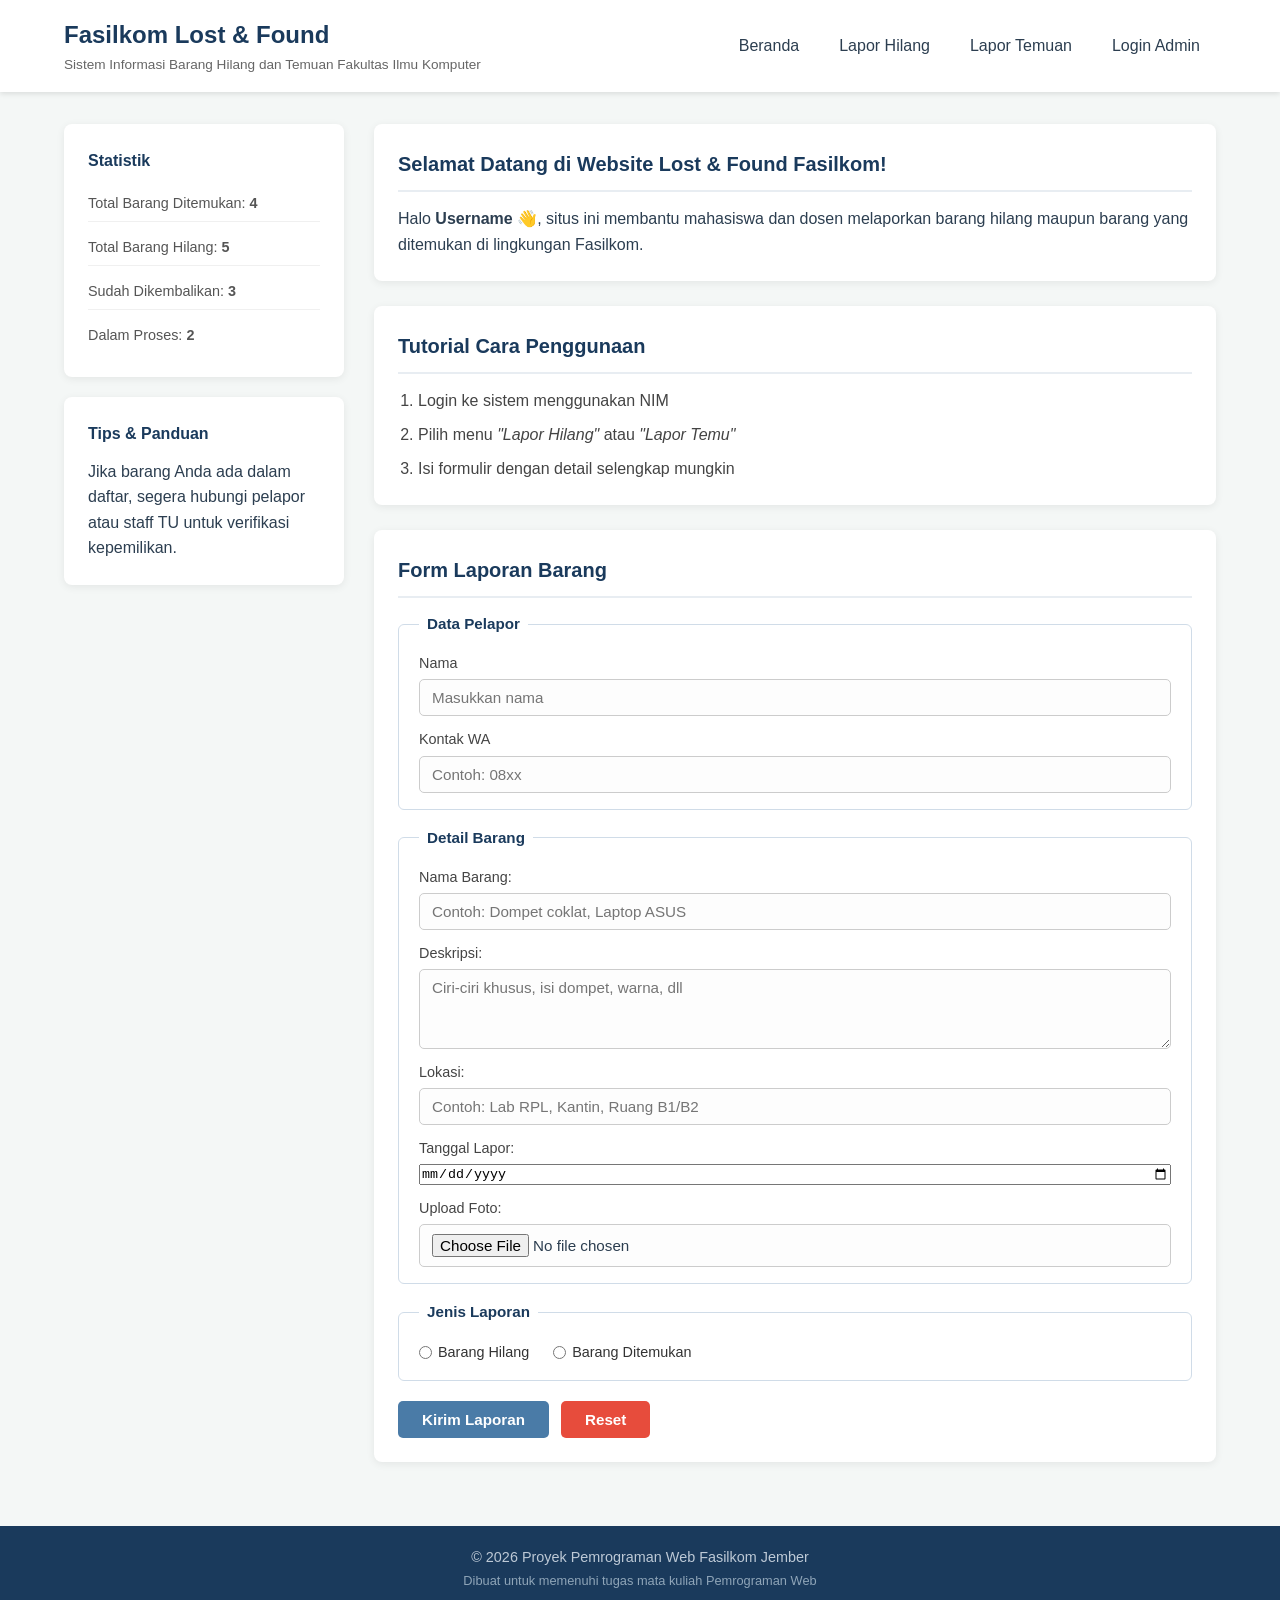
==== index.html @ 65ce210f "com" ====
<!DOCTYPE html>
<html lang="id">
<head>
    <meta charset="UTF-8">
    <meta name="viewport" content="width=device-width, initial-scale=1.0">
    <meta name="description" content="Sistem Informasi Barang Hilang dan Temuan Fasilkom">
    <link rel="stylesheet" href="style.css">
    <title>Beranda - Lost or Found Fasilkom</title>
</head>
<body>
     <header>
        <div class="brand">
            <h1>Fasilkom Lost &amp; Found</h1>
            <p>Sistem Informasi Barang Hilang dan Temuan Fakultas Ilmu Komputer</p>
        </div>
        <nav>
            <ul>
                <li><a href="home.html">Beranda</a></li>
                <li><a href="hilang.html">Lapor Hilang</a></li>
                <li><a href="ditemukan.html">Lapor Temuan</a></li>
                <li><a href="profil.html">Login Admin</a></li>
            </ul>
        </nav>
    </header>
    <div class="wrapper">
         <aside>
            <div class="card">
                <h3>Statistik</h3>
                <ul>
                    <li>Total Barang Ditemukan: <strong>4</strong></li>
                    <li>Total Barang Hilang: <strong>5</strong></li>
                    <li>Sudah Dikembalikan: <strong>3</strong></li>
                    <li>Dalam Proses: <strong>2</strong></li>
                </ul>
            </div>
            <div class="card">
                <h3>Tips &amp; Panduan</h3>
                <p>Jika barang Anda ada dalam daftar, segera hubungi pelapor atau staff TU untuk verifikasi kepemilikan.</p>
            </div>
        </aside>
         <main>
             <section class="card">
                <h2>Selamat Datang di Website Lost & Found Fasilkom!</h2>
                <p>Halo <strong>Username 👋</strong>, situs ini membantu mahasiswa dan dosen melaporkan barang hilang maupun barang yang ditemukan di lingkungan Fasilkom.</p>
            </section>
             <section class="card" id="tutorial">
                <h2>Tutorial Cara Penggunaan</h2>
                <ol>
                    <li>Login ke sistem menggunakan NIM</li>
                    <li>Pilih menu <em>"Lapor Hilang"</em> atau <em>"Lapor Temu"</em></li>
                    <li>Isi formulir dengan detail selengkap mungkin</li>
                </ol>
            </section>
             <section class="card" id="upload">
                <h2>Form Laporan Barang</h2>
                <form action="#" method="post" enctype="multipart/form-data">
                    <fieldset>
                        <legend>Data Pelapor</legend>
 
                        <div class="form-group">
                            <label for="nama">Nama</label>
                            <input type="text" id="nama" name="nama" placeholder="Masukkan nama" required>
                        </div>
                        <div class="form-group">
                            <label for="kontak">Kontak WA</label>
                            <input type="text" id="kontak" name="kontak" placeholder="Contoh: 08xx" required>
                        </div>
                    </fieldset>
                    <fieldset>
                        <legend>Detail Barang</legend>
                        <div class="form-group">
                            <label for="barang">Nama Barang:</label>
                            <input type="text" id="barang" name="barang" placeholder="Contoh: Dompet coklat, Laptop ASUS" required>
                        </div>
                        <div class="form-group">
                            <label for="deskripsi">Deskripsi:</label>
                            <textarea id="deskripsi" name="deskripsi" rows="3" placeholder="Ciri-ciri khusus, isi dompet, warna, dll" required></textarea>
                        </div>
                        <div class="form-group">
                            <label for="lokasi">Lokasi:</label>
                            <input type="text" id="lokasi" name="lokasi" placeholder="Contoh: Lab RPL, Kantin, Ruang B1/B2" required>
                        </div>
                        <div class="form-group">
                            <label for="tanggal">Tanggal Lapor:</label>
                            <input type="date" id="tanggal" name="tanggal" required>
                        </div>                        
                        <div class="form-group">
                            <label for="foto">Upload Foto:</label>
                            <input type="file" id="foto" name="foto" accept="image/*">
                        </div>
                    </fieldset>
                    <fieldset>
                        <legend>Jenis Laporan</legend>
                        <div class="form-group radio-group">
                            <label>
                                <input type="radio" name="jenis" value="hilang" required>
                                Barang Hilang
                            </label>
                            <label>
                                <input type="radio" name="jenis" value="ditemukan">
                                Barang Ditemukan
                            </label>
                        </div>
                    </fieldset>
                    <div class="btn-group">
                        <button type="submit" class="btn-primary">Kirim Laporan</button>
                        <button type="reset" class="btn-reset">Reset</button>
                    </div>
                </form>
            </section>
        </main>
    </div>
    <footer>
        <hr>
        <p>&copy; 2026 Proyek Pemrograman Web Fasilkom Jember</p>
        <p><small>Dibuat untuk memenuhi tugas mata kuliah Pemrograman Web</small></p>
    </footer>
</body>
</html>
---- style.css ----
* {
    margin: 0;
    padding: 0;
    box-sizing: border-box;
}

body {
    font-family: 'Segoe UI', Arial, sans-serif;
    background-color: #f4f7f6;
    color: #2c3e50;
    font-size: 16px;
    line-height: 1.6;
}

header {
    background: white;
    padding: 1rem 5%;
    display: flex;
    justify-content: space-between; 
    align-items: center;
    box-shadow: 0 2px 5px rgba(0, 0, 0, 0.1);
    position: sticky;
    top: 0;
    z-index: 100;
}

.brand h1 {
    font-size: 1.5rem;
    font-weight: 700;
    color: #1a3a5c;
}

.brand p {
    font-size: 0.85rem;
    color: #666;
}

nav ul {
    display: flex;
    list-style: none;
    gap: 8px;
}

nav a {
    text-decoration: none;
    color: #2c3e50;
    padding: 8px 16px;
    border-radius: 4px;
    font-weight: 500;
    transition: background-color 0.3s ease, color 0.3s ease;
}

nav a:hover {
    background-color: #1a3a5c;
    color: white;
}

.wrapper {
    display: flex;
    padding: 2rem 5%;
    gap: 30px;
    max-width: 1400px;
    margin: 0 auto;
    align-items: flex-start;
}

aside {
    flex: 0 0 280px;
    display: flex;
    flex-direction: column;
    gap: 20px;
}

main {
    flex: 1;
    display: flex;
    flex-direction: column;
    gap: 25px;
}

.card {
    background: white;
    padding: 24px;
    border-radius: 8px;
    box-shadow: 0 2px 8px rgba(0, 0, 0, 0.07);
    transition: transform 0.3s ease, box-shadow 0.3s ease;
}

.card:hover {
    transform: translateY(-3px);
    box-shadow: 0 8px 20px rgba(0, 0, 0, 0.12);
}

.card h2 {
    font-size: 1.25rem;
    font-weight: 700;
    color: #1a3a5c;
    margin-bottom: 14px;
    padding-bottom: 10px;
    border-bottom: 2px solid #e8edf2;
}

.card h3 {
    font-size: 1rem;
    font-weight: 700;
    color: #1a3a5c;
    margin-bottom: 12px;
}

aside .card ul {
    list-style: none;
    display: flex;
    flex-direction: column;
    gap: 8px;
}

aside .card ul li {
    padding: 6px 0;
    border-bottom: 1px solid #f0f0f0;
    font-size: 0.9rem;
    color: #555;
}

aside .card ul li:last-child {
    border-bottom: none;
}

.card ol {
    padding-left: 20px;
    display: flex;
    flex-direction: column;
    gap: 8px;
    color: #444;
}

fieldset {
    border: 1px solid #d0dce8;
    border-radius: 6px;
    padding: 16px 20px;
    margin-bottom: 16px;
}

legend {
    font-weight: 600;
    color: #1a3a5c;
    padding: 0 8px;
    font-size: 0.95rem;
}

.form-group {
    display: flex;
    flex-direction: column;
    gap: 4px;
    margin-bottom: 12px;
}

.form-group:last-child {
    margin-bottom: 0;
}

label {
    font-weight: 500;
    color: #444;
    font-size: 0.9rem;
}

td, th{
    white-space: nowrap;
    border: 1px solid #253d56;
    padding: 4px 8px;
}

table {
    border: 1px solid #253d56;
    border-collapse: collapse;
}

input[type="text"],
input[type="password"],
input[type="email"],
input[type="tel"],
input[type="file"],
select,
textarea {
    width: 100%;
    padding: 9px 12px;
    border: 1.5px solid #ccc;
    border-radius: 5px;
    font-size: 0.95rem;
    font-family: inherit;
    color: #2c3e50;
    background-color: #fdfdfd;
    transition: border-color 0.2s ease, box-shadow 0.2s ease;
}

input[type="text"]:focus,
input[type="email"]:focus,
input[type="password"]:focus,
input[type="tel"]:focus,
select:focus,
textarea:focus {
    outline: none;
    border-color: #4a7ba7;
    box-shadow: 0 0 0 3px rgba(74, 123, 167, 0.18);
}

textarea {
    resize: vertical;
    min-height: 80px;
}

.radio-group {
    flex-direction: row;
    gap: 24px;
}

.radio-group label {
    display: flex;
    align-items: center;
    gap: 6px;
    cursor: pointer;
    font-weight: 400;
    color: #333;
}

.btn-group {
    display: flex;
    gap: 12px;
    margin-top: 20px;
    flex-wrap: wrap;
}

.btn-primary {
    background-color: #4a7ba7;
    color: white;
    padding: 10px 24px;
    border: none;
    border-radius: 5px;
    cursor: pointer;
    font-size: 0.95rem;
    font-weight: 600;
    transition: background-color 0.3s ease, transform 0.2s ease;
}

.btn-primary:hover {
    background-color: #1a3a5c;
    transform: translateY(-1px);
}

.btn-reset {
    background-color: #e74c3c;
    color: white;
    padding: 10px 24px;
    border: none;
    border-radius: 5px;
    cursor: pointer;
    font-size: 0.95rem;
    font-weight: 600;
    transition: background-color 0.3s ease, transform 0.2s ease;
}

.btn-reset:hover {
    background-color: #c0392b;
    transform: translateY(-1px);
}

footer {
    background-color: #1a3a5c;
    color: #ccc;
    text-align: center;
    padding: 20px 5%;
    margin-top: 2rem;
}

footer hr {
    display: none;
}

footer p {
    font-size: 0.9rem;
    color: #bdc9d6;
}

footer small {
    font-size: 0.8rem;
    color: #8fa5b8;
}

@keyframes fadeIn {
    from {
        opacity: 0;
        transform: translateY(16px);
    }
    to {
        opacity: 1;
        transform: translateY(0);
    }
}

main .card:nth-child(1) { animation: fadeIn 0.5s 0.1s ease both; }
main .card:nth-child(2) { animation: fadeIn 0.5s 0.2s ease both; }
main .card:nth-child(3) { animation: fadeIn 0.5s 0.3s ease both; }

@media (prefers-reduced-motion: reduce) {
    *, *::before, *::after {
        animation-duration: 0.01ms !important;
        transition-duration: 0.01ms !important;
    }
}

body.auth-page {
    background: linear-gradient(135deg, #1a3a5c 0%, #2e6fa3 50%, #4a9fd4 100%);
    min-height: 100vh;
    display: flex;
    align-items: center;
    justify-content: center;
}

.auth-wrapper {
    width: 100%;
    padding: 24px 16px;
    display: flex;
    justify-content: center;
    align-items: center;
}

.auth-card {
    background: white;
    border-radius: 16px;
    padding: 40px 36px;
    width: 100%;
    max-width: 420px;
    box-shadow: 0 20px 60px rgba(0, 0, 0, 0.25);
    animation: fadeIn 0.5s ease both;
}

.auth-card:has(.auth-fieldset) {
    max-width: 480px;
}

.auth-brand {
    text-align: center;
    margin-bottom: 28px;
}

.auth-logo {
    font-size: 2.8rem;
    margin-bottom: 8px;
}

.auth-brand h1 {
    font-size: 1.3rem;
    font-weight: 700;
    color: #1a3a5c;
    margin-bottom: 4px;
}

.auth-brand p {
    font-size: 0.9rem;
    color: #888;
}

.auth-fieldset {
    border: 1px solid #e8edf2;
    border-radius: 8px;
    padding: 16px 18px;
    margin-bottom: 16px;
}

.auth-fieldset legend {
    font-weight: 600;
    color: #1a3a5c;
    padding: 0 8px;
    font-size: 0.85rem;
    text-transform: uppercase;
    letter-spacing: 0.05em;
}

/* Remember me & forgot password */
.auth-options {
    display: flex;
    justify-content: space-between;
    align-items: center;
    margin-bottom: 20px;
    font-size: 0.875rem;
}

.remember-me {
    display: flex;
    align-items: center;
    gap: 6px;
    color: #555;
    cursor: pointer;
    font-weight: 400;
}

.forgot-link {
    color: #2e6fa3;
    text-decoration: none;
    font-weight: 500;
    transition: color 0.2s ease;
}

.forgot-link:hover {
    color: #1a3a5c;
    text-decoration: underline;
}

.btn-auth {
    width: 100%;
    padding: 12px;
    background: linear-gradient(135deg, #1a3a5c, #2e6fa3);
    color: white;
    border: none;
    border-radius: 8px;
    font-size: 1rem;
    font-weight: 600;
    cursor: pointer;
    letter-spacing: 0.03em;
    transition: opacity 0.3s ease, transform 0.2s ease;
    margin-top: 4px;
}

.btn-auth:hover {
    opacity: 0.9;
    transform: translateY(-1px);
}

.auth-footer {
    text-align: center;
    margin-top: 22px;
    font-size: 0.9rem;
    color: #777;
}

.auth-footer a {
    color: #2e6fa3;
    font-weight: 600;
    text-decoration: none;
    transition: color 0.2s ease;
}

.auth-footer a:hover {
    color: #1a3a5c;
    text-decoration: underline;
}
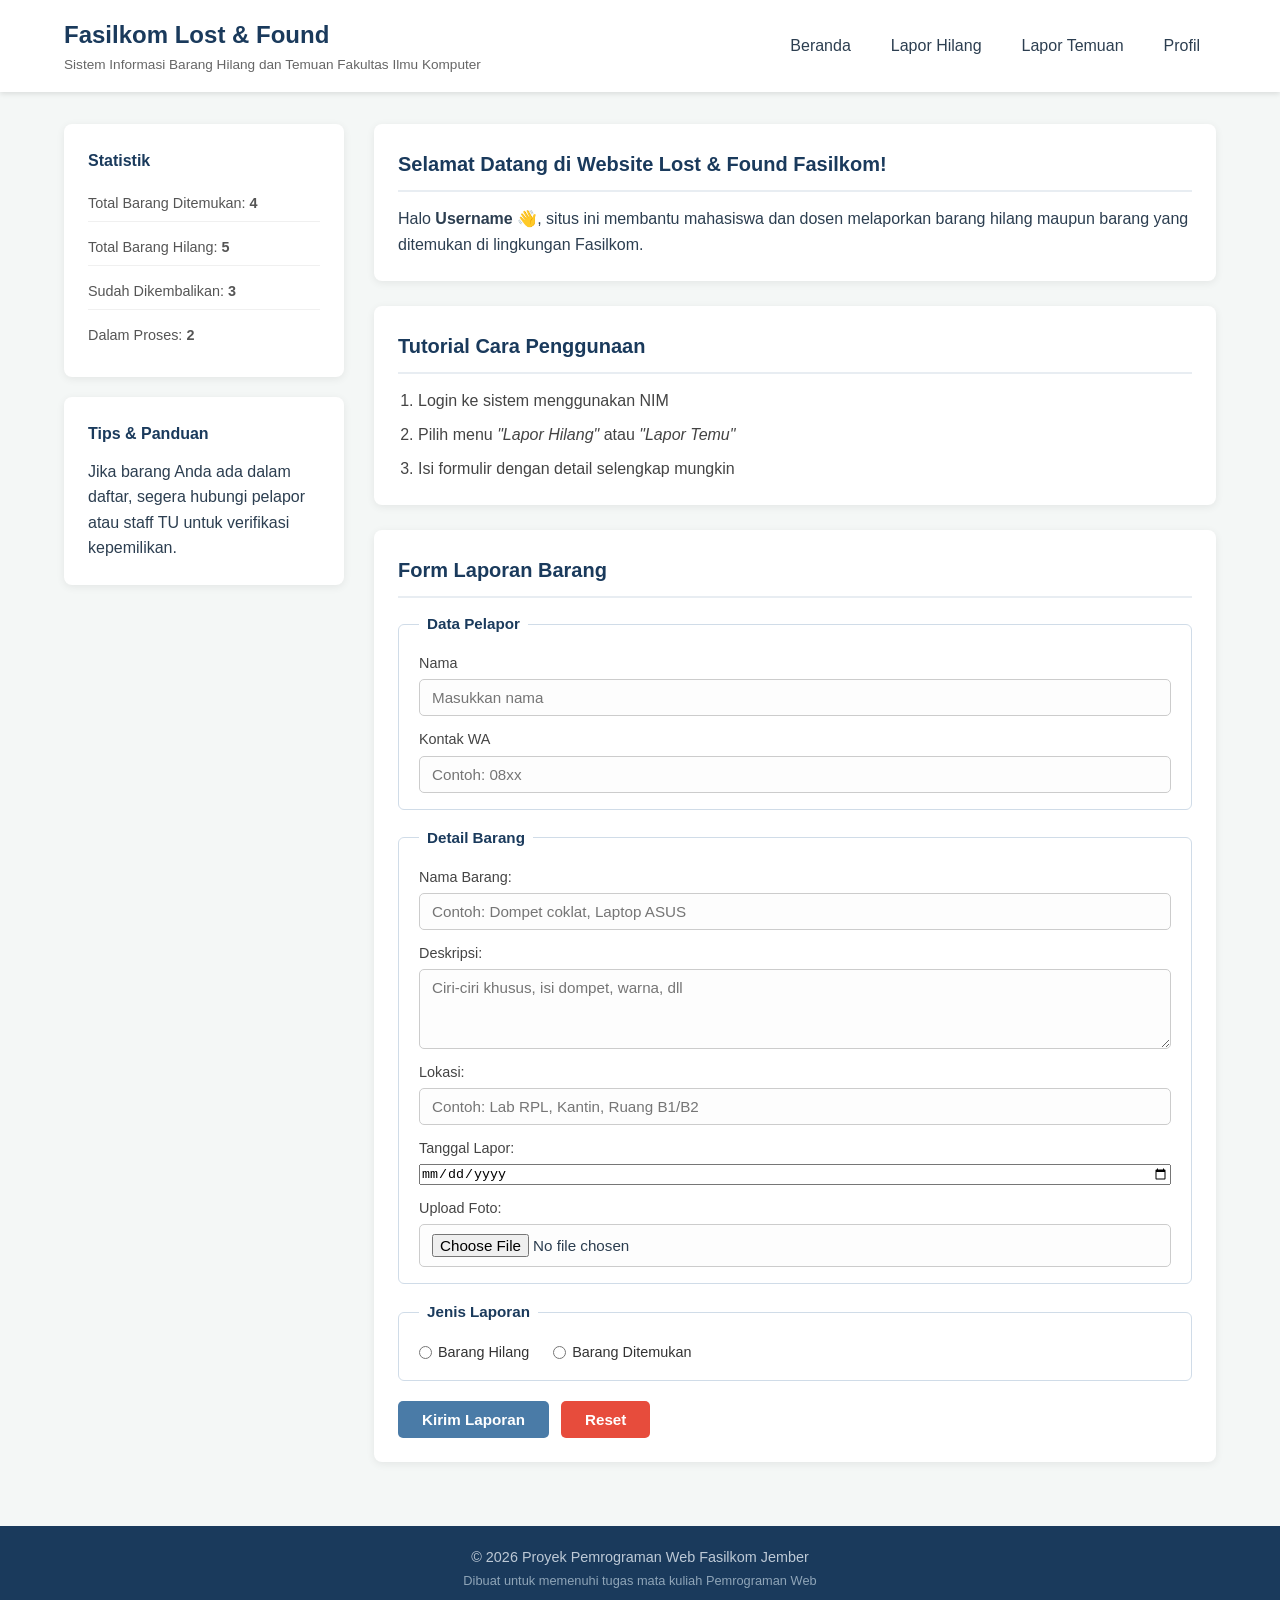
==== commit 0e728d29: "renew" ====
--- a/index.html
+++ b/index.html
@@ -8,6 +8,9 @@
     <title>Beranda - Lost or Found Fasilkom</title>
 </head>
 <body>
+    <script>
+        console.log('Halaman dimuat!');
+    </script>    
      <header>
         <div class="brand">
             <h1>Fasilkom Lost &amp; Found</h1>
@@ -15,10 +18,10 @@
         </div>
         <nav>
             <ul>
-                <li><a href="home.html">Beranda</a></li>
+                <li><a href="index.html">Beranda</a></li>
                 <li><a href="hilang.html">Lapor Hilang</a></li>
                 <li><a href="ditemukan.html">Lapor Temuan</a></li>
-                <li><a href="profil.html">Login Admin</a></li>
+                <li><a href="profil.html">Profil</a></li>
             </ul>
         </nav>
     </header>
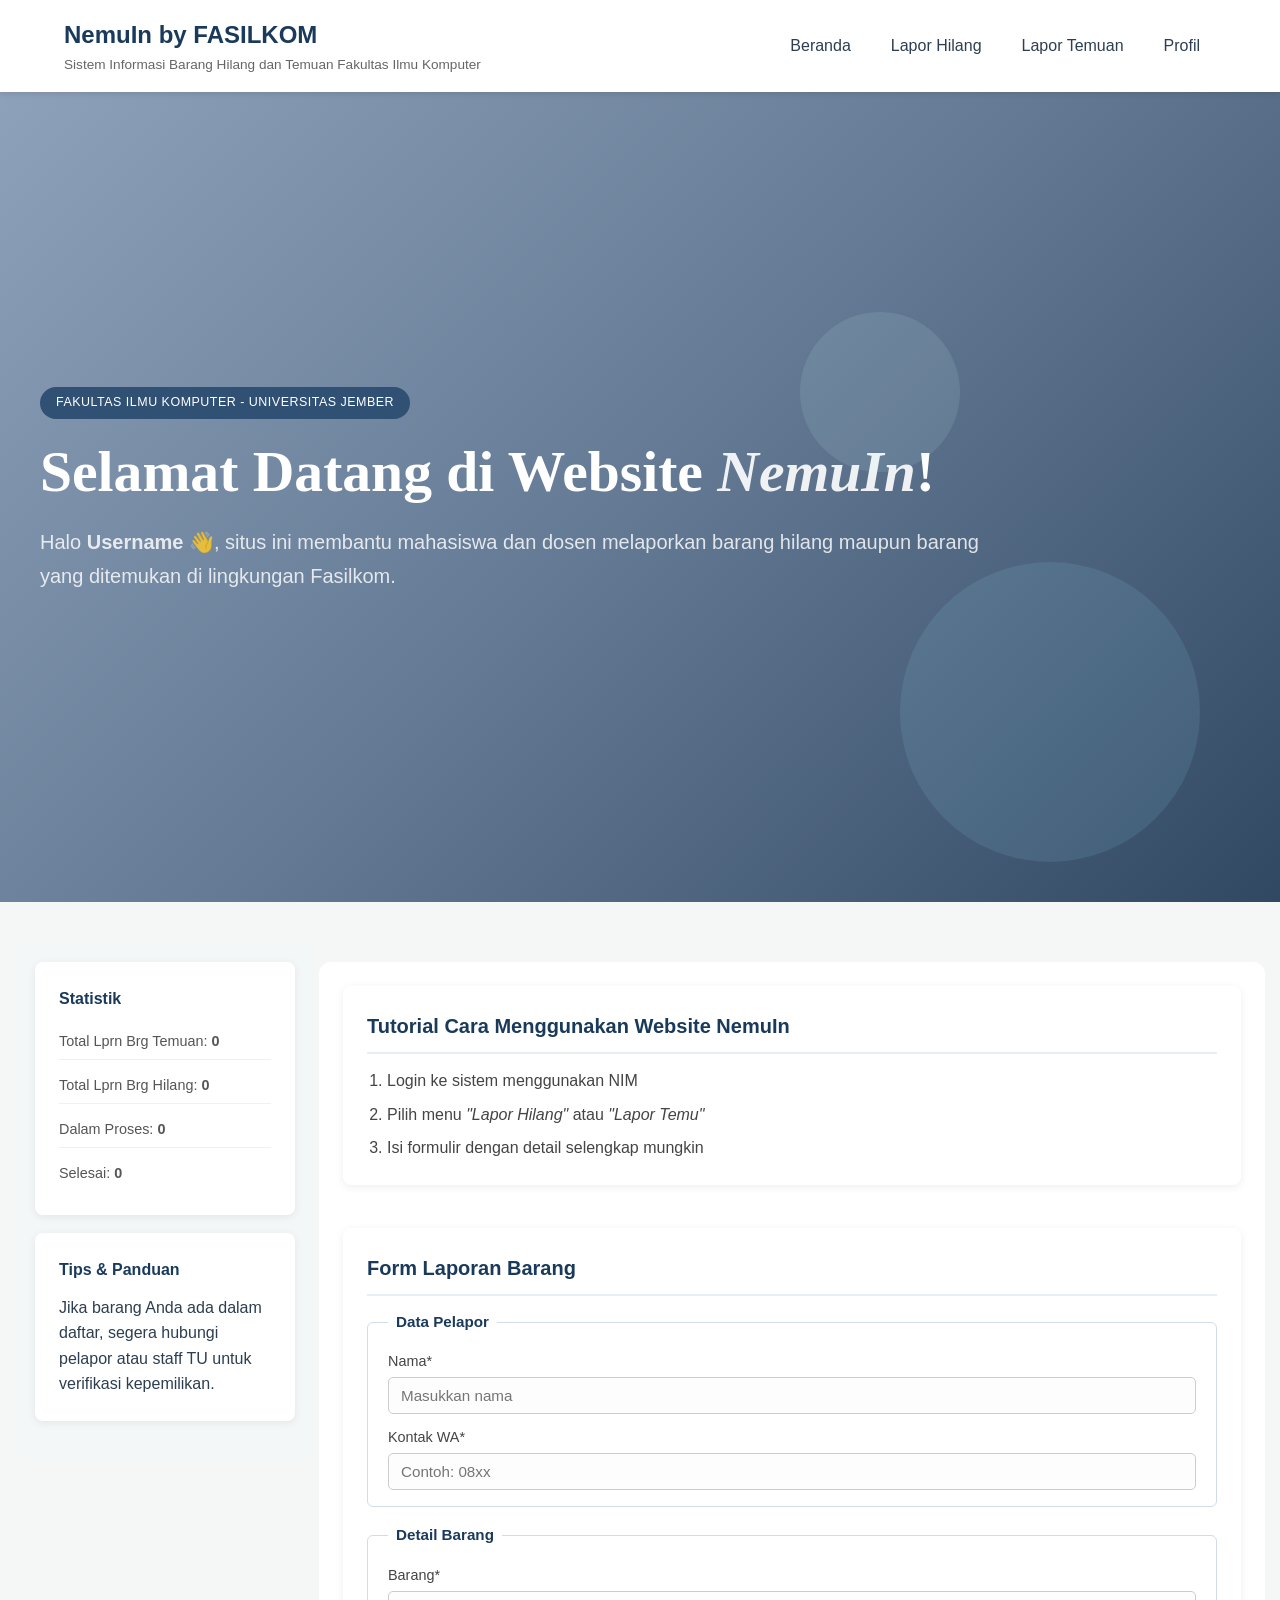
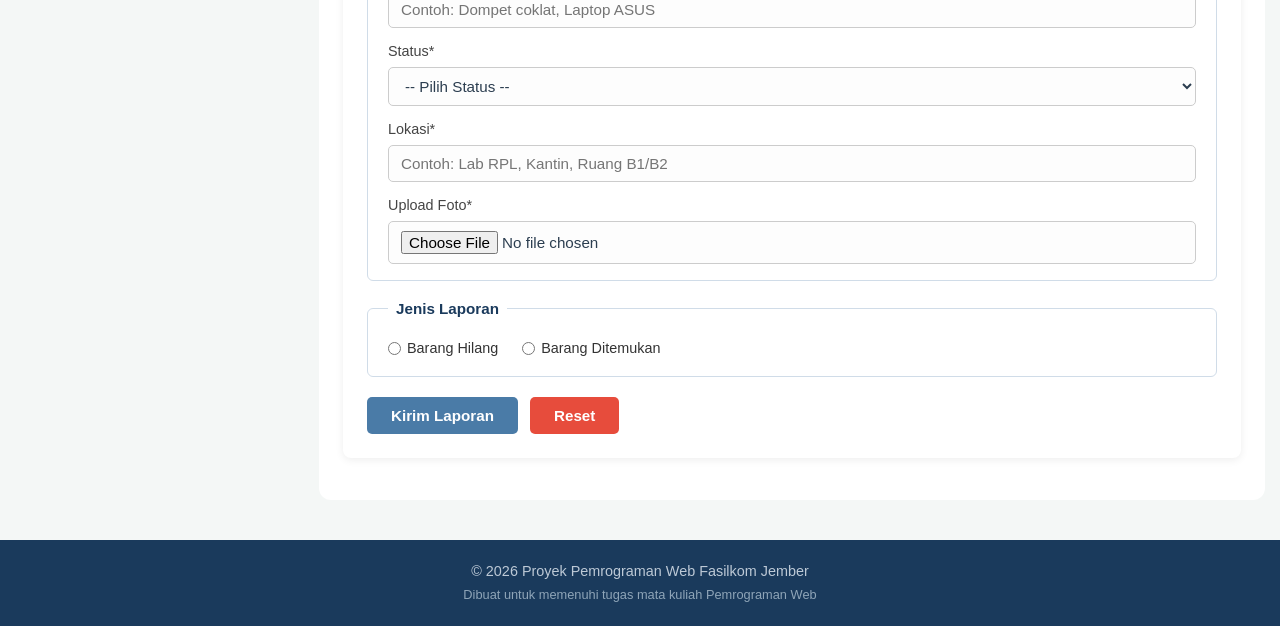
==== commit d255ea74: "up" ====
--- a/index.html
+++ b/index.html
@@ -8,12 +8,9 @@
     <title>Beranda - Lost or Found Fasilkom</title>
 </head>
 <body>
-    <script>
-        console.log('Halaman dimuat!');
-    </script>    
-     <header>
+    <header>
         <div class="brand">
-            <h1>Fasilkom Lost &amp; Found</h1>
+            <h1>NemuIn by FASILKOM</h1>
             <p>Sistem Informasi Barang Hilang dan Temuan Fakultas Ilmu Komputer</p>
         </div>
         <nav>
@@ -23,100 +20,113 @@
                 <li><a href="ditemukan.html">Lapor Temuan</a></li>
                 <li><a href="profil.html">Profil</a></li>
             </ul>
-        </nav>
-    </header>
-    <div class="wrapper">
-         <aside>
+        </nav>           
+    </header>       
+
+    <div class="welcome">
+        <div class="bg-circle circle-2"></div>
+        <div class="bg-circle circle-3"></div>        
+        <div class="text-welcome welcome-inner">
+            <div class="content">
+                <span class="badge">Fakultas Ilmu Komputer - Universitas Jember</span>
+                <h1>Selamat Datang di Website <em>NemuIn</em>!</h1>
+                <p>Halo <strong>Username 👋</strong>, situs ini membantu mahasiswa dan dosen melaporkan barang hilang maupun barang yang ditemukan di lingkungan Fasilkom.</p>
+            </div>
+        </div>
+    </div>    
+    <section class="layout-bawah">
+        <aside class="sidebar">
             <div class="card">
                 <h3>Statistik</h3>
                 <ul>
-                    <li>Total Barang Ditemukan: <strong>4</strong></li>
-                    <li>Total Barang Hilang: <strong>5</strong></li>
-                    <li>Sudah Dikembalikan: <strong>3</strong></li>
-                    <li>Dalam Proses: <strong>2</strong></li>
+                    <li>Total Lprn Brg Temuan: <strong id="stat-ditemukan">0</strong></li>
+                    <li>Total Lprn Brg Hilang: <strong id="stat-hilang">0</strong></li>
+                    <li>Dalam Proses: <strong id="stat-proses">0</strong></li>
+                    <li>Selesai: <strong id="stat-dikembalikan">0</strong></li>
                 </ul>
             </div>
             <div class="card">
                 <h3>Tips &amp; Panduan</h3>
                 <p>Jika barang Anda ada dalam daftar, segera hubungi pelapor atau staff TU untuk verifikasi kepemilikan.</p>
             </div>
-        </aside>
-         <main>
-             <section class="card">
-                <h2>Selamat Datang di Website Lost & Found Fasilkom!</h2>
-                <p>Halo <strong>Username 👋</strong>, situs ini membantu mahasiswa dan dosen melaporkan barang hilang maupun barang yang ditemukan di lingkungan Fasilkom.</p>
-            </section>
-             <section class="card" id="tutorial">
-                <h2>Tutorial Cara Penggunaan</h2>
-                <ol>
-                    <li>Login ke sistem menggunakan NIM</li>
-                    <li>Pilih menu <em>"Lapor Hilang"</em> atau <em>"Lapor Temu"</em></li>
-                    <li>Isi formulir dengan detail selengkap mungkin</li>
-                </ol>
-            </section>
-             <section class="card" id="upload">
-                <h2>Form Laporan Barang</h2>
-                <form action="#" method="post" enctype="multipart/form-data">
-                    <fieldset>
-                        <legend>Data Pelapor</legend>
- 
-                        <div class="form-group">
-                            <label for="nama">Nama</label>
-                            <input type="text" id="nama" name="nama" placeholder="Masukkan nama" required>
+        </aside>         
+        <div class="wrapper">
+            <main class="main-content">  
+                <section class="card" id="tutorial">
+                    <h2>Tutorial Cara Menggunakan Website NemuIn</h2>
+                    <ol>
+                        <li>Login ke sistem menggunakan NIM</li>
+                        <li>Pilih menu <em>"Lapor Hilang"</em> atau <em>"Lapor Temu"</em></li>
+                        <li>Isi formulir dengan detail selengkap mungkin</li>
+                    </ol>
+                </section>
+                <section class="card" id="upload">
+                    <h2>Form Laporan Barang</h2>
+                    <form action="#" method="post" enctype="multipart/form-data">
+                        <fieldset>
+                            <legend>Data Pelapor</legend>
+    
+                            <div class="form-group">
+                                <label for="nama">Nama<span class="required">*</span></label>
+                                <input type="text" id="nama" name="nama" placeholder="Masukkan nama" required>
+                            </div>
+                            <div class="form-group">
+                                <label for="kontak">Kontak WA<span class="required">*</span></label>
+                                <input type="text" id="kontak" name="kontak" placeholder="Contoh: 08xx" required>
+                            </div>
+                        </fieldset>
+                        <fieldset>
+                            <legend>Detail Barang</legend>
+                            <div class="form-group">
+                                <label for="barang">Barang<span class="required">*</span></label>
+                                <input type="text" id="barang" name="barang" placeholder="Contoh: Dompet coklat, Laptop ASUS" required>
+                            </div>                    
+                            <div class="form-group">
+                                <label for="status">Status<span class="required">*</span></label>
+                                <select id="status" name="status" required>
+                                    <option value="">-- Pilih Status --</option>
+                                    <option value="Dicari">Dicari (untuk barang hilang)</option>
+                                    <option value="Dalam Proses">Dalam Proses (untuk barang ditemukan)</option>
+                                    <option value="Ditemukan">Ditemukan</option>
+                                    <option value="Selesai">Selesai</option>
+                                </select>
+                            </div>                              
+                            <div class="form-group">
+                                <label for="lokasi">Lokasi<span class="required">*</span></label>
+                                <input type="text" id="lokasi" name="lokasi" placeholder="Contoh: Lab RPL, Kantin, Ruang B1/B2" required>
+                            </div>                      
+                            <div class="form-group">
+                                <label for="foto">Upload Foto<span class="required">*</span></label>
+                                <input type="file" id="foto" name="foto" accept="image/*" required>
+                            </div>
+                        </fieldset>
+                        <fieldset>
+                            <legend>Jenis Laporan</legend>
+                            <div class="form-group radio-group">
+                                <label>
+                                    <input type="radio" name="jenis" value="hilang" required>
+                                    Barang Hilang
+                                </label>
+                                <label>
+                                    <input type="radio" name="jenis" value="ditemukan">
+                                    Barang Ditemukan
+                                </label>
+                            </div>
+                        </fieldset>
+                        <div class="btn-group">
+                            <button type="submit" class="btn-primary">Kirim Laporan</button>
+                            <button type="reset" class="btn-reset">Reset</button>
                         </div>
-                        <div class="form-group">
-                            <label for="kontak">Kontak WA</label>
-                            <input type="text" id="kontak" name="kontak" placeholder="Contoh: 08xx" required>
-                        </div>
-                    </fieldset>
-                    <fieldset>
-                        <legend>Detail Barang</legend>
-                        <div class="form-group">
-                            <label for="barang">Nama Barang:</label>
-                            <input type="text" id="barang" name="barang" placeholder="Contoh: Dompet coklat, Laptop ASUS" required>
-                        </div>
-                        <div class="form-group">
-                            <label for="deskripsi">Deskripsi:</label>
-                            <textarea id="deskripsi" name="deskripsi" rows="3" placeholder="Ciri-ciri khusus, isi dompet, warna, dll" required></textarea>
-                        </div>
-                        <div class="form-group">
-                            <label for="lokasi">Lokasi:</label>
-                            <input type="text" id="lokasi" name="lokasi" placeholder="Contoh: Lab RPL, Kantin, Ruang B1/B2" required>
-                        </div>
-                        <div class="form-group">
-                            <label for="tanggal">Tanggal Lapor:</label>
-                            <input type="date" id="tanggal" name="tanggal" required>
-                        </div>                        
-                        <div class="form-group">
-                            <label for="foto">Upload Foto:</label>
-                            <input type="file" id="foto" name="foto" accept="image/*">
-                        </div>
-                    </fieldset>
-                    <fieldset>
-                        <legend>Jenis Laporan</legend>
-                        <div class="form-group radio-group">
-                            <label>
-                                <input type="radio" name="jenis" value="hilang" required>
-                                Barang Hilang
-                            </label>
-                            <label>
-                                <input type="radio" name="jenis" value="ditemukan">
-                                Barang Ditemukan
-                            </label>
-                        </div>
-                    </fieldset>
-                    <div class="btn-group">
-                        <button type="submit" class="btn-primary">Kirim Laporan</button>
-                        <button type="reset" class="btn-reset">Reset</button>
-                    </div>
-                </form>
-            </section>
-        </main>
-    </div>
+                    </form>
+                </section>
+            </main>
+        </div>
+    </section>
     <footer>
         <hr>
         <p>&copy; 2026 Proyek Pemrograman Web Fasilkom Jember</p>
         <p><small>Dibuat untuk memenuhi tugas mata kuliah Pemrograman Web</small></p>
     </footer>
+    <script src="script.js"></script>
 </body>
 </html>
--- a/style.css
+++ b/style.css
@@ -1,180 +1,151 @@
-* {
-    margin: 0;
-    padding: 0;
-    box-sizing: border-box;
-}
-
-body {
-    font-family: 'Segoe UI', Arial, sans-serif;
-    background-color: #f4f7f6;
-    color: #2c3e50;
-    font-size: 16px;
-    line-height: 1.6;
-}
-
-header {
-    background: white;
-    padding: 1rem 5%;
-    display: flex;
-    justify-content: space-between; 
-    align-items: center;
-    box-shadow: 0 2px 5px rgba(0, 0, 0, 0.1);
-    position: sticky;
-    top: 0;
-    z-index: 100;
-}
-
-.brand h1 {
-    font-size: 1.5rem;
+* {margin: 0;padding: 0;box-sizing: border-box;}
+body {font-family: 'Segoe UI', Arial, sans-serif; background-color: #f4f7f6;color: #2c3e50;font-size: 16px;line-height: 1.6;}
+header {background: white;padding: 1rem 5%;display: flex;justify-content: space-between; align-items: center;box-shadow: 0 2px 5px rgba(0, 0, 0, 0.1);position: sticky;top: 0;z-index: 100;}
+.brand h1 {font-size: 1.5rem;font-weight: 700;color: #1a3a5c;}
+.brand p {font-size: 0.85rem;color: #666;}
+nav ul {display: flex;list-style: none;gap: 8px;}
+nav a {text-decoration: none;color: #2c3e50;padding: 8px 16px;border-radius: 4px;font-weight: 500;transition: background-color 0.3s ease, color 0.3s ease;}
+nav a:hover {background-color: #1a3a5c;color: white;}
+.wrapper {flex: 1;padding: 0;max-width: 1400px;margin: 0 auto;}
+.layout-bawah {display: flex;gap: 4px;max-width: 1250px;margin: 40px auto;align-items: flex-start;}
+.sidebar {width: 300px;background: #f4f7f8;padding: 20px;border-radius: 12px;flex-shrink: 0;}
+.main-content {flex: 1;background: #ffffff;padding: 24px;margin-top: 20px;border-radius: 12px;}
+main {flex: 1;display: flex;flex-direction: column;gap: 25px;}
+.welcome {min-height: 90vh;position: relative;display: flex;align-items: center;padding-top: 18px;overflow: hidden;background: linear-gradient(135deg, #556c89 0%, #506885, #3a4b6a 100%);
+    background: linear-gradient(135deg, #8ea1ba 0%, #647a94 50%, #314863 100%);}
+.text-welcome {width: 100%;max-width: 1200px;margin: 0 auto;align-items: center;justify-content: space-between;padding: 80px 0;}
+.content{ flex: 0 0 50%; max-width: 1200px;}
+.badge {display: inline-block;background: #305174;color: #ffffff;font-size: 0.78rem;font-weight: 500;padding: 6px 16px;border-radius: 50px;margin-bottom: 20px;letter-spacing: 0.5px;text-transform: uppercase;}
+.content h1 {
+    font-family: 'Playfair Display', serif;
+    font-size: clamp(2.4rem, 4.5vw, 3.6rem);
     font-weight: 700;
-    color: #1a3a5c;
-}
-
-.brand p {
-    font-size: 0.85rem;
-    color: #666;
-}
-
-nav ul {
-    display: flex;
-    list-style: none;
-    gap: 8px;
-}
-
-nav a {
-    text-decoration: none;
-    color: #2c3e50;
-    padding: 8px 16px;
-    border-radius: 4px;
-    font-weight: 500;
-    transition: background-color 0.3s ease, color 0.3s ease;
-}
-
-nav a:hover {
-    background-color: #1a3a5c;
-    color: white;
-}
-
-.wrapper {
-    display: flex;
-    padding: 2rem 5%;
-    gap: 30px;
-    max-width: 1400px;
-    margin: 0 auto;
-    align-items: flex-start;
-}
-
-aside {
-    flex: 0 0 280px;
-    display: flex;
-    flex-direction: column;
-    gap: 20px;
-}
-
-main {
-    flex: 1;
-    display: flex;
-    flex-direction: column;
-    gap: 25px;
-}
-
+    color: #ffffff;
+    line-height: 1.15;
+    margin-bottom: 20px; }
+.content h1 em { font-style: italic; opacity: 0.9; }
+.content p {
+    font-size: 20px;
+    color: rgba(255,255,255,0.82);
+    line-height: 1.7;
+    margin-bottom: 32px;
+    max-width: 80%;}
+.bg-circle {
+    position: absolute;
+    border-radius: 50%;
+    opacity: 0.1;
+    z-index: 1;
+    animation: floatMove 8s ease-in-out infinite;}
+.circle-2 {
+    width: 300px;
+    height: 300px;
+    background: #9be7ff;
+    bottom: 40px;
+    right: 80px;
+    animation-delay: 2s;}
+.circle-3 {
+    width: 160px;
+    height: 160px;
+    background: #d7f7ff;
+    top: 220px;
+    right: 320px;
+    animation-delay: 4s;}
+@keyframes floatMove {
+    50% {
+        transform: translateY(10px) translateX(-15px);
+    }
+    75% {
+        transform: translateY(-10px) translateX(15px);
+    }}
 .card {
     background: white;
     padding: 24px;
+    margin-bottom: 18px;
     border-radius: 8px;
     box-shadow: 0 2px 8px rgba(0, 0, 0, 0.07);
-    transition: transform 0.3s ease, box-shadow 0.3s ease;
-}
-
-.card:hover {
-    transform: translateY(-3px);
-    box-shadow: 0 8px 20px rgba(0, 0, 0, 0.12);
-}
-
+    transition: transform 0.3s ease, box-shadow 0.3s ease;}
+.card:hover {transform: translateY(-3px);box-shadow: 0 8px 20px rgba(0, 0, 0, 0.12);}
 .card h2 {
     font-size: 1.25rem;
     font-weight: 700;
     color: #1a3a5c;
     margin-bottom: 14px;
     padding-bottom: 10px;
-    border-bottom: 2px solid #e8edf2;
-}
-
-.card h3 {
-    font-size: 1rem;
-    font-weight: 700;
-    color: #1a3a5c;
-    margin-bottom: 12px;
-}
-
-aside .card ul {
-    list-style: none;
+    border-bottom: 2px solid #e8edf2;}
+.card h3 {font-size: 1rem;font-weight: 700;color: #1a3a5c;margin-bottom: 12px;}
+aside .card ul {list-style: none;display: flex;flex-direction: column;gap: 8px;}
+aside .card ul li {padding: 6px 0;border-bottom: 1px solid #f0f0f0;font-size: 0.9rem;color: #555;}
+aside .card ul li:last-child {border-bottom: none;}
+.card ol {
+    padding-left: 20px;
     display: flex;
     flex-direction: column;
     gap: 8px;
-}
-
-aside .card ul li {
-    padding: 6px 0;
-    border-bottom: 1px solid #f0f0f0;
-    font-size: 0.9rem;
-    color: #555;
-}
-
-aside .card ul li:last-child {
-    border-bottom: none;
-}
-
-.card ol {
-    padding-left: 20px;
-    display: flex;
-    flex-direction: column;
-    gap: 8px;
-    color: #444;
-}
-
+    color: #444;}
 fieldset {
     border: 1px solid #d0dce8;
     border-radius: 6px;
     padding: 16px 20px;
-    margin-bottom: 16px;
-}
-
+    margin-bottom: 16px;}
 legend {
     font-weight: 600;
     color: #1a3a5c;
     padding: 0 8px;
-    font-size: 0.95rem;
-}
-
+    font-size: 0.95rem;}
 .form-group {
     display: flex;
     flex-direction: column;
     gap: 4px;
-    margin-bottom: 12px;
-}
-
-.form-group:last-child {
-    margin-bottom: 0;
-}
-
+    margin-bottom: 12px;}
+.form-group:last-child {margin-bottom: 0;}
 label {
     font-weight: 500;
     color: #444;
-    font-size: 0.9rem;
-}
+    font-size: 0.9rem;}
 
+tbody tr:nth-child(odd) {background-color: #f0f4f8;}
+tbody tr:nth-child(even) {background-color: #ffffff;}
+tbody tr:hover {background-color: #dce8f0;}
+table {
+    border: none;
+    border-collapse: collapse;
+    width: 100%;
+    font-size: 0.9rem;}
+thead tr {background-color: #1a3a5c;color: white;}
+thead th {
+    padding: 12px 14px;
+    font-weight: 600;
+    font-size: 0.85rem;
+    letter-spacing: 0.04em;
+    border: none;
+    text-align: left;}
+thead th:first-child { border-radius: 8px 0 0 0; }
+thead th:last-child  { border-radius: 0 8px 0 0; }
+tbody td {
+    padding: 10px 14px;
+    border: none;
+    border-bottom: 1px solid #e8edf2;
+    vertical-align: middle;
+    color: #2c3e50;}
+tbody tr:nth-child(odd)  { background-color: #f5f8fb; }
+tbody tr:nth-child(even) { background-color: #ffffff; }
+tbody tr:hover { background-color: #e8f0f7; transition: background-color 0.2s ease; }
+tfoot td {
+    padding: 10px 14px;
+    border: none;
+    border-top: 2px solid #e8edf2;
+    font-size: 0.85rem;
+    color: #888;
+    font-style: italic;}
+.table-container {
+    border-radius: 8px;
+    overflow: hidden;
+    border: 1px solid #dce6ef;}
 td, th{
     white-space: nowrap;
     border: 1px solid #253d56;
-    padding: 4px 8px;
-}
-
-table {
-    border: 1px solid #253d56;
-    border-collapse: collapse;
-}
-
+    padding: 4px 8px;}
+table {border: 1px solid #253d56;border-collapse: collapse;}
 input[type="text"],
 input[type="password"],
 input[type="email"],
@@ -190,46 +161,23 @@
     font-family: inherit;
     color: #2c3e50;
     background-color: #fdfdfd;
-    transition: border-color 0.2s ease, box-shadow 0.2s ease;
-}
-
+    transition: border-color 0.2s ease, box-shadow 0.2s ease;}
 input[type="text"]:focus,
 input[type="email"]:focus,
 input[type="password"]:focus,
 input[type="tel"]:focus,
 select:focus,
-textarea:focus {
-    outline: none;
-    border-color: #4a7ba7;
-    box-shadow: 0 0 0 3px rgba(74, 123, 167, 0.18);
-}
-
-textarea {
-    resize: vertical;
-    min-height: 80px;
-}
-
-.radio-group {
-    flex-direction: row;
-    gap: 24px;
-}
-
+textarea:focus {outline: none;border-color: #4a7ba7;box-shadow: 0 0 0 3px rgba(74, 123, 167, 0.18);}
+textarea {resize: vertical;min-height: 80px;}
+.radio-group {flex-direction: row;gap: 24px;}
 .radio-group label {
     display: flex;
     align-items: center;
     gap: 6px;
     cursor: pointer;
     font-weight: 400;
-    color: #333;
-}
-
-.btn-group {
-    display: flex;
-    gap: 12px;
-    margin-top: 20px;
-    flex-wrap: wrap;
-}
-
+    color: #333;}
+.btn-group {display: flex;gap: 12px;margin-top: 20px;flex-wrap: wrap;}
 .btn-primary {
     background-color: #4a7ba7;
     color: white;
@@ -239,14 +187,8 @@
     cursor: pointer;
     font-size: 0.95rem;
     font-weight: 600;
-    transition: background-color 0.3s ease, transform 0.2s ease;
-}
-
-.btn-primary:hover {
-    background-color: #1a3a5c;
-    transform: translateY(-1px);
-}
-
+    transition: background-color 0.3s ease, transform 0.2s ease;}
+.btn-primary:hover {background-color: #1a3a5c;transform: translateY(-1px);}
 .btn-reset {
     background-color: #e74c3c;
     color: white;
@@ -256,36 +198,17 @@
     cursor: pointer;
     font-size: 0.95rem;
     font-weight: 600;
-    transition: background-color 0.3s ease, transform 0.2s ease;
-}
-
-.btn-reset:hover {
-    background-color: #c0392b;
-    transform: translateY(-1px);
-}
-
+    transition: background-color 0.3s ease, transform 0.2s ease;}
+.btn-reset:hover {background-color: #c0392b;transform: translateY(-1px);}
 footer {
     background-color: #1a3a5c;
     color: #ccc;
     text-align: center;
     padding: 20px 5%;
-    margin-top: 2rem;
-}
-
-footer hr {
-    display: none;
-}
-
-footer p {
-    font-size: 0.9rem;
-    color: #bdc9d6;
-}
-
-footer small {
-    font-size: 0.8rem;
-    color: #8fa5b8;
-}
-
+    margin-top: 2rem;}
+footer hr {display: none;}
+footer p {font-size: 0.9rem;color: #bdc9d6;}
+footer small {font-size: 0.8rem;color: #8fa5b8;}
 @keyframes fadeIn {
     from {
         opacity: 0;
@@ -296,34 +219,27 @@
         transform: translateY(0);
     }
 }
-
 main .card:nth-child(1) { animation: fadeIn 0.5s 0.1s ease both; }
 main .card:nth-child(2) { animation: fadeIn 0.5s 0.2s ease both; }
 main .card:nth-child(3) { animation: fadeIn 0.5s 0.3s ease both; }
-
 @media (prefers-reduced-motion: reduce) {
     *, *::before, *::after {
         animation-duration: 0.01ms !important;
         transition-duration: 0.01ms !important;
     }
 }
-
 body.auth-page {
     background: linear-gradient(135deg, #1a3a5c 0%, #2e6fa3 50%, #4a9fd4 100%);
     min-height: 100vh;
     display: flex;
     align-items: center;
+    justify-content: center;}
+.auth-wrapper {
+    width: 100%;
+    padding: 24px 16px;
+    display: flex;
     justify-content: center;
-}
-
-.auth-wrapper {
-    width: 100%;
-    padding: 24px 16px;
-    display: flex;
-    justify-content: center;
-    align-items: center;
-}
-
+    align-items: center;}
 .auth-card {
     background: white;
     border-radius: 16px;
@@ -331,81 +247,47 @@
     width: 100%;
     max-width: 420px;
     box-shadow: 0 20px 60px rgba(0, 0, 0, 0.25);
-    animation: fadeIn 0.5s ease both;
-}
-
-.auth-card:has(.auth-fieldset) {
-    max-width: 480px;
-}
-
-.auth-brand {
-    text-align: center;
-    margin-bottom: 28px;
-}
-
-.auth-logo {
-    font-size: 2.8rem;
-    margin-bottom: 8px;
-}
-
+    animation: fadeIn 0.5s ease both;}
+.auth-card:has(.auth-fieldset) {max-width: 480px;}
+.auth-brand {text-align: center;margin-bottom: 28px;}
+.auth-logo {font-size: 2.8rem;margin-bottom: 8px;}
 .auth-brand h1 {
     font-size: 1.3rem;
     font-weight: 700;
     color: #1a3a5c;
-    margin-bottom: 4px;
-}
-
-.auth-brand p {
-    font-size: 0.9rem;
-    color: #888;
-}
-
+    margin-bottom: 4px;}
+.auth-brand p {font-size: 0.9rem;color: #888;}
 .auth-fieldset {
     border: 1px solid #e8edf2;
     border-radius: 8px;
     padding: 16px 18px;
-    margin-bottom: 16px;
-}
-
+    margin-bottom: 16px;}
 .auth-fieldset legend {
     font-weight: 600;
     color: #1a3a5c;
     padding: 0 8px;
     font-size: 0.85rem;
     text-transform: uppercase;
-    letter-spacing: 0.05em;
-}
-
-/* Remember me & forgot password */
+    letter-spacing: 0.05em;}
 .auth-options {
     display: flex;
     justify-content: space-between;
     align-items: center;
     margin-bottom: 20px;
-    font-size: 0.875rem;
-}
-
+    font-size: 0.875rem;}
 .remember-me {
     display: flex;
     align-items: center;
     gap: 6px;
     color: #555;
     cursor: pointer;
-    font-weight: 400;
-}
-
+    font-weight: 400;}
 .forgot-link {
     color: #2e6fa3;
     text-decoration: none;
     font-weight: 500;
-    transition: color 0.2s ease;
-}
-
-.forgot-link:hover {
-    color: #1a3a5c;
-    text-decoration: underline;
-}
-
+    transition: color 0.2s ease;}
+.forgot-link:hover {color: #1a3a5c;text-decoration: underline;}
 .btn-auth {
     width: 100%;
     padding: 12px;
@@ -418,29 +300,44 @@
     cursor: pointer;
     letter-spacing: 0.03em;
     transition: opacity 0.3s ease, transform 0.2s ease;
-    margin-top: 4px;
-}
-
-.btn-auth:hover {
-    opacity: 0.9;
-    transform: translateY(-1px);
-}
-
+    margin-top: 4px;}
+.btn-auth:hover {opacity: 0.9;transform: translateY(-1px);}
 .auth-footer {
     text-align: center;
     margin-top: 22px;
     font-size: 0.9rem;
-    color: #777;
-}
-
+    color: #777;}
 .auth-footer a {
     color: #2e6fa3;
     font-weight: 600;
     text-decoration: none;
-    transition: color 0.2s ease;
-}
-
-.auth-footer a:hover {
-    color: #1a3a5c;
-    text-decoration: underline;
-}+    transition: color 0.2s ease;}
+.auth-footer a:hover {color: #1a3a5c;text-decoration: underline;}
+.btn-edit {
+    background-color: #4a7ba7;
+    color: white;
+    border: none;
+    padding: 4px 10px;
+    border-radius: 4px;
+    cursor: pointer;
+    font-size: 0.8rem;
+    margin-right: 4px;
+    transition: background-color 0.2s;}
+.btn-edit:hover { background-color: #1a3a5c; }
+.btn-hapus {
+    background-color: #e74c3c;
+    color: white;
+    border: none;
+    padding: 4px 10px;
+    border-radius: 4px;
+    cursor: pointer;
+    font-size: 0.8rem;
+    transition: background-color 0.2s;}
+.btn-hapus:hover { background-color: #c0392b; }
+#search-input {
+    padding: 8px 12px;
+    border: 1.5px solid #ccc;
+    border-radius: 5px;
+    font-size: 0.9rem;
+    width: 100%;
+    max-width: 320px;}
